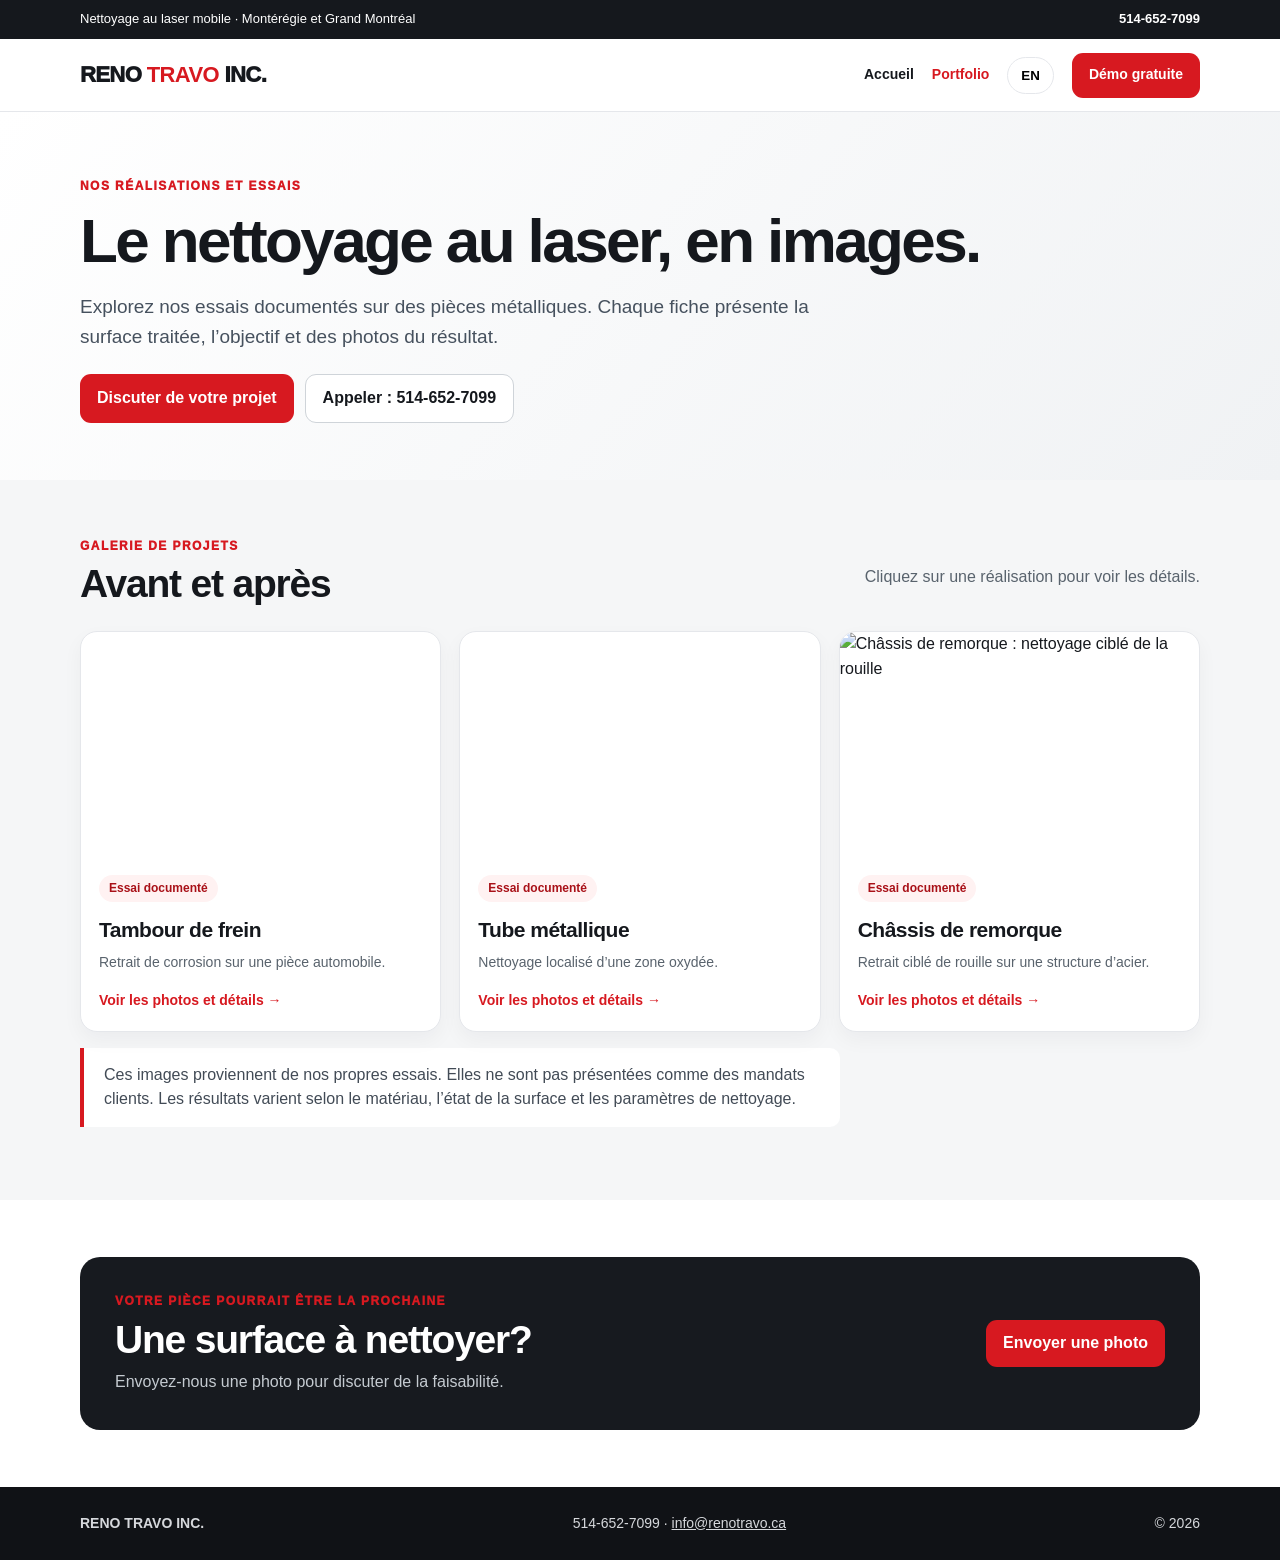
==== portfolio/index.html @ 8a3727eb "Create bilingual portfolio overview featuring documented laser cleaning tests" ====
<!doctype html><html lang="fr"><head><meta charset="utf-8"><meta name="viewport" content="width=device-width,initial-scale=1"><title>Portfolio | Nettoyage au laser | Réno Travo Inc.</title><meta name="description" content="Découvrez nos essais de nettoyage au laser : tambour de frein, tube métallique et châssis de remorque. Photos réelles avant/après."><link rel="canonical" href="https://renotravo.ca/portfolio/"><meta name="theme-color" content="#15181d"><link rel="stylesheet" href="../assets/portfolio.css"></head><body><div class="top"><div class="wrap"><span class="fr">Nettoyage au laser mobile · Montérégie et Grand Montréal</span><span class="en">Mobile laser cleaning · Montérégie and Greater Montréal</span><a href="tel:+15146527099">514-652-7099</a></div></div><header><nav class="wrap nav" aria-label="Navigation principale"><a class="brand" href="/">RENO <b>TRAVO</b> INC.</a><div class="navlinks"><a href="/" class="fr">Accueil</a><a href="/" class="en">Home</a><a href="/portfolio/" aria-current="page">Portfolio</a><button class="language" id="language" type="button" aria-label="Switch to English">EN</button><a class="btn red quote fr" href="/#demo">Démo gratuite</a><a class="btn red quote en" href="/#demo">Free demo</a></div></nav></header><main><section class="intro"><div class="wrap"><div class="eyebrow fr">Nos réalisations et essais</div><div class="eyebrow en">Our work and tests</div><h1 class="fr">Le nettoyage au laser, en images.</h1><h1 class="en">Laser cleaning, shown in real photos.</h1><p class="lead fr">Explorez nos essais documentés sur des pièces métalliques. Chaque fiche présente la surface traitée, l’objectif et des photos du résultat.</p><p class="lead en">Explore our documented tests on metal parts. Each project page shows the surface, the objective and photos of the result.</p><div class="actions"><a class="btn red fr" href="/#demo">Discuter de votre projet</a><a class="btn red en" href="/#demo">Discuss your project</a><a class="btn outline fr" href="tel:+15146527099">Appeler : 514-652-7099</a><a class="btn outline en" href="tel:+15146527099">Call: 514-652-7099</a></div></div></section><section class="section soft"><div class="wrap"><div class="section-heading"><div><div class="eyebrow fr">Galerie de projets</div><div class="eyebrow en">Project gallery</div><h2 class="fr">Avant et après</h2><h2 class="en">Before and after</h2></div><p class="muted fr">Cliquez sur une réalisation pour voir les détails.</p><p class="muted en">Select a project to see the details.</p></div><div class="cards"><a class="project" href="tambour-de-frein.html"><img src="../assets/brake-drum-hq.webp" alt="Tambour de frein : essai de retrait de rouille au laser" loading="lazy"><div class="copy"><span class="tag fr">Essai documenté</span><span class="tag en">Documented test</span><h3 class="fr">Tambour de frein</h3><h3 class="en">Brake drum</h3><p class="fr">Retrait de corrosion sur une pièce automobile.</p><p class="en">Corrosion removal from an automotive part.</p><span class="more fr">Voir les photos et détails →</span><span class="more en">See photos and details →</span></div></a><a class="project" href="tube-metallique.html"><img src="../assets/metal-tube-hq.webp" alt="Tube métallique : zone rouillée nettoyée au laser" loading="lazy"><div class="copy"><span class="tag fr">Essai documenté</span><span class="tag en">Documented test</span><h3 class="fr">Tube métallique</h3><h3 class="en">Metal tube</h3><p class="fr">Nettoyage localisé d’une zone oxydée.</p><p class="en">Localized cleaning of an oxidized area.</p><span class="more fr">Voir les photos et détails →</span><span class="more en">See photos and details →</span></div></a><a class="project" href="chassis-de-remorque.html"><img src="../assets/trailer-frame-site3.webp" alt="Châssis de remorque : nettoyage ciblé de la rouille" loading="lazy"><div class="copy"><span class="tag fr">Essai documenté</span><span class="tag en">Documented test</span><h3 class="fr">Châssis de remorque</h3><h3 class="en">Trailer frame</h3><p class="fr">Retrait ciblé de rouille sur une structure d’acier.</p><p class="en">Targeted rust removal on a steel frame.</p><span class="more fr">Voir les photos et détails →</span><span class="more en">See photos and details →</span></div></a></div><p class="notice fr">Ces images proviennent de nos propres essais. Elles ne sont pas présentées comme des mandats clients. Les résultats varient selon le matériau, l’état de la surface et les paramètres de nettoyage.</p><p class="notice en">These images come from our own tests, not customer projects. Results vary depending on the material, surface condition and cleaning settings.</p></div></section><section class="section"><div class="wrap"><div class="cta"><div><div class="eyebrow fr">Votre pièce pourrait être la prochaine</div><div class="eyebrow en">Your part could be next</div><h2 class="fr">Une surface à nettoyer?</h2><h2 class="en">Have a surface to clean?</h2><p class="fr">Envoyez-nous une photo pour discuter de la faisabilité.</p><p class="en">Send us a photo to discuss feasibility.</p></div><a class="btn red fr" href="mailto:info@renotravo.ca?subject=Demande%20de%20nettoyage%20au%20laser">Envoyer une photo</a><a class="btn red en" href="mailto:info@renotravo.ca?subject=Laser%20cleaning%20inquiry">Send a photo</a></div></div></section></main><footer><div class="wrap"><div><strong>RENO TRAVO INC.</strong></div><div>514-652-7099 · <a href="mailto:info@renotravo.ca">info@renotravo.ca</a></div><div>© <span id="year">2026</span></div></div></footer><script src="../assets/portfolio.js" defer></script></body></html>
---- assets/portfolio.css ----
:root{--ink:#15181d;--red:#d71920;--muted:#59636d;--line:#e5e7eb;--soft:#f5f6f7}*{box-sizing:border-box}html{scroll-behavior:smooth}body{margin:0;color:var(--ink);font:16px/1.55 Inter,-apple-system,BlinkMacSystemFont,'Segoe UI',sans-serif}a{color:inherit}.wrap{width:min(1120px,calc(100% - 36px));margin:auto}.top{background:var(--ink);color:#fff;font-size:13px}.top .wrap{min-height:39px;display:flex;justify-content:space-between;gap:12px;align-items:center}.top a{text-decoration:none;font-weight:800}header{position:sticky;top:0;background:#fffffff4;backdrop-filter:blur(10px);border-bottom:1px solid var(--line);z-index:10}.nav{min-height:72px;display:flex;align-items:center;justify-content:space-between;gap:18px}.brand{white-space:nowrap;text-decoration:none;font-weight:950;font-size:22px;letter-spacing:-.6px}.brand b{color:var(--red)}.navlinks{display:flex;align-items:center;gap:18px;font-size:14px;font-weight:800}.navlinks a{text-decoration:none}.navlinks a[aria-current=page]{color:var(--red)}.language{border:1px solid var(--line);background:#fff;border-radius:50px;padding:10px 13px;font-weight:900;cursor:pointer}.btn{display:inline-flex;align-items:center;justify-content:center;min-height:45px;padding:11px 17px;border-radius:11px;text-decoration:none;font-weight:850}.btn.red{background:var(--red);color:#fff}.btn.outline{border:1px solid #cfd4d9;background:#fff}.eyebrow{font-size:12px;text-transform:uppercase;letter-spacing:.12em;font-weight:950;color:var(--red)}.intro{background:linear-gradient(130deg,#fff 0%,#f0f2f4 100%);padding:65px 0 57px}h1{font-size:clamp(38px,6vw,62px);letter-spacing:-2.6px;line-height:1.06;margin:12px 0 18px;max-width:900px}h2{font-size:clamp(27px,4vw,39px);letter-spacing:-1.2px;line-height:1.1}p{max-width:760px}.lead{font-size:19px;color:#46515e}.actions{display:flex;gap:11px;flex-wrap:wrap;margin-top:23px}.section{padding:57px 0}.section.soft{background:var(--soft)}.section-heading{display:flex;align-items:end;justify-content:space-between;gap:20px;margin-bottom:26px}.section-heading h2{margin:7px 0 0}.muted{color:var(--muted)}.cards{display:grid;grid-template-columns:repeat(3,minmax(0,1fr));gap:18px}.project{display:flex;flex-direction:column;overflow:hidden;background:#fff;border:1px solid var(--line);border-radius:17px;box-shadow:0 8px 20px #1118270b;text-decoration:none;transition:transform .15s ease,box-shadow .15s ease}.project:hover{transform:translateY(-3px);box-shadow:0 12px 25px #11182716}.project img{display:block;aspect-ratio:16/10;object-fit:cover;width:100%}.project .copy{padding:18px;flex:1}.tag{display:inline-block;background:#fff2f2;color:#a91118;border-radius:50px;padding:4px 10px;font-size:12px;font-weight:900}.project h3{font-size:21px;letter-spacing:-.5px;margin:12px 0 6px}.project p{font-size:14px;color:var(--muted);margin:0 0 14px}.more{font-weight:900;color:var(--red);font-size:14px}.notice{border-left:4px solid var(--red);background:#fff;border-radius:0 10px 10px 0;padding:15px 20px;color:#424b56}.breadcrumb{font-size:14px;font-weight:800;margin-bottom:18px}.breadcrumb a{color:var(--red);text-decoration:none}.case{display:grid;grid-template-columns:1.35fr .65fr;align-items:start;gap:30px}.case img{display:block;width:100%;border-radius:17px;border:1px solid var(--line)}.detail{border:1px solid var(--line);border-radius:17px;padding:23px;background:#fff}.detail h2{font-size:25px;margin:0 0 12px}.detail p{color:var(--muted)}.detail dl{margin:20px 0}.detail dt{font-size:12px;text-transform:uppercase;color:var(--muted);letter-spacing:.07em;font-weight:900}.detail dd{margin:3px 0 17px;font-weight:750}.cta{background:#171a1f;color:#fff;border-radius:20px;padding:35px;display:flex;align-items:center;justify-content:space-between;gap:22px}.cta h2{margin:8px 0}.cta p{color:#c5cbd1;margin:0}.cta .btn{white-space:nowrap}footer{background:#101216;color:#d6d8dc;padding:26px 0;font-size:14px}footer .wrap{display:flex;justify-content:space-between;gap:18px;flex-wrap:wrap}.en{display:none}body.enmode .fr{display:none!important}body.enmode .en{display:revert}body.enmode span.en,body.enmode a.en{display:inline}body.enmode div.en{display:block}@media(max-width:850px){.cards{grid-template-columns:repeat(2,minmax(0,1fr))}.case{grid-template-columns:1fr}.navlinks{gap:10px}}@media(max-width:650px){.wrap{width:calc(100% - 26px)}.top{font-size:11px}.top .wrap{min-height:36px}.brand{font-size:19px}.nav{min-height:61px}.navlinks{gap:9px;font-size:13px}.navlinks .quote{display:none}.intro{padding:43px 0}.lead{font-size:17px}h1{font-size:39px;letter-spacing:-1.8px}.section{padding:43px 0}.section-heading{display:block}.cards{grid-template-columns:1fr}.cta{padding:24px;display:block}.cta .btn{margin-top:18px;width:100%}footer .wrap{display:block;text-align:center}footer .wrap>div{margin-bottom:5px}}
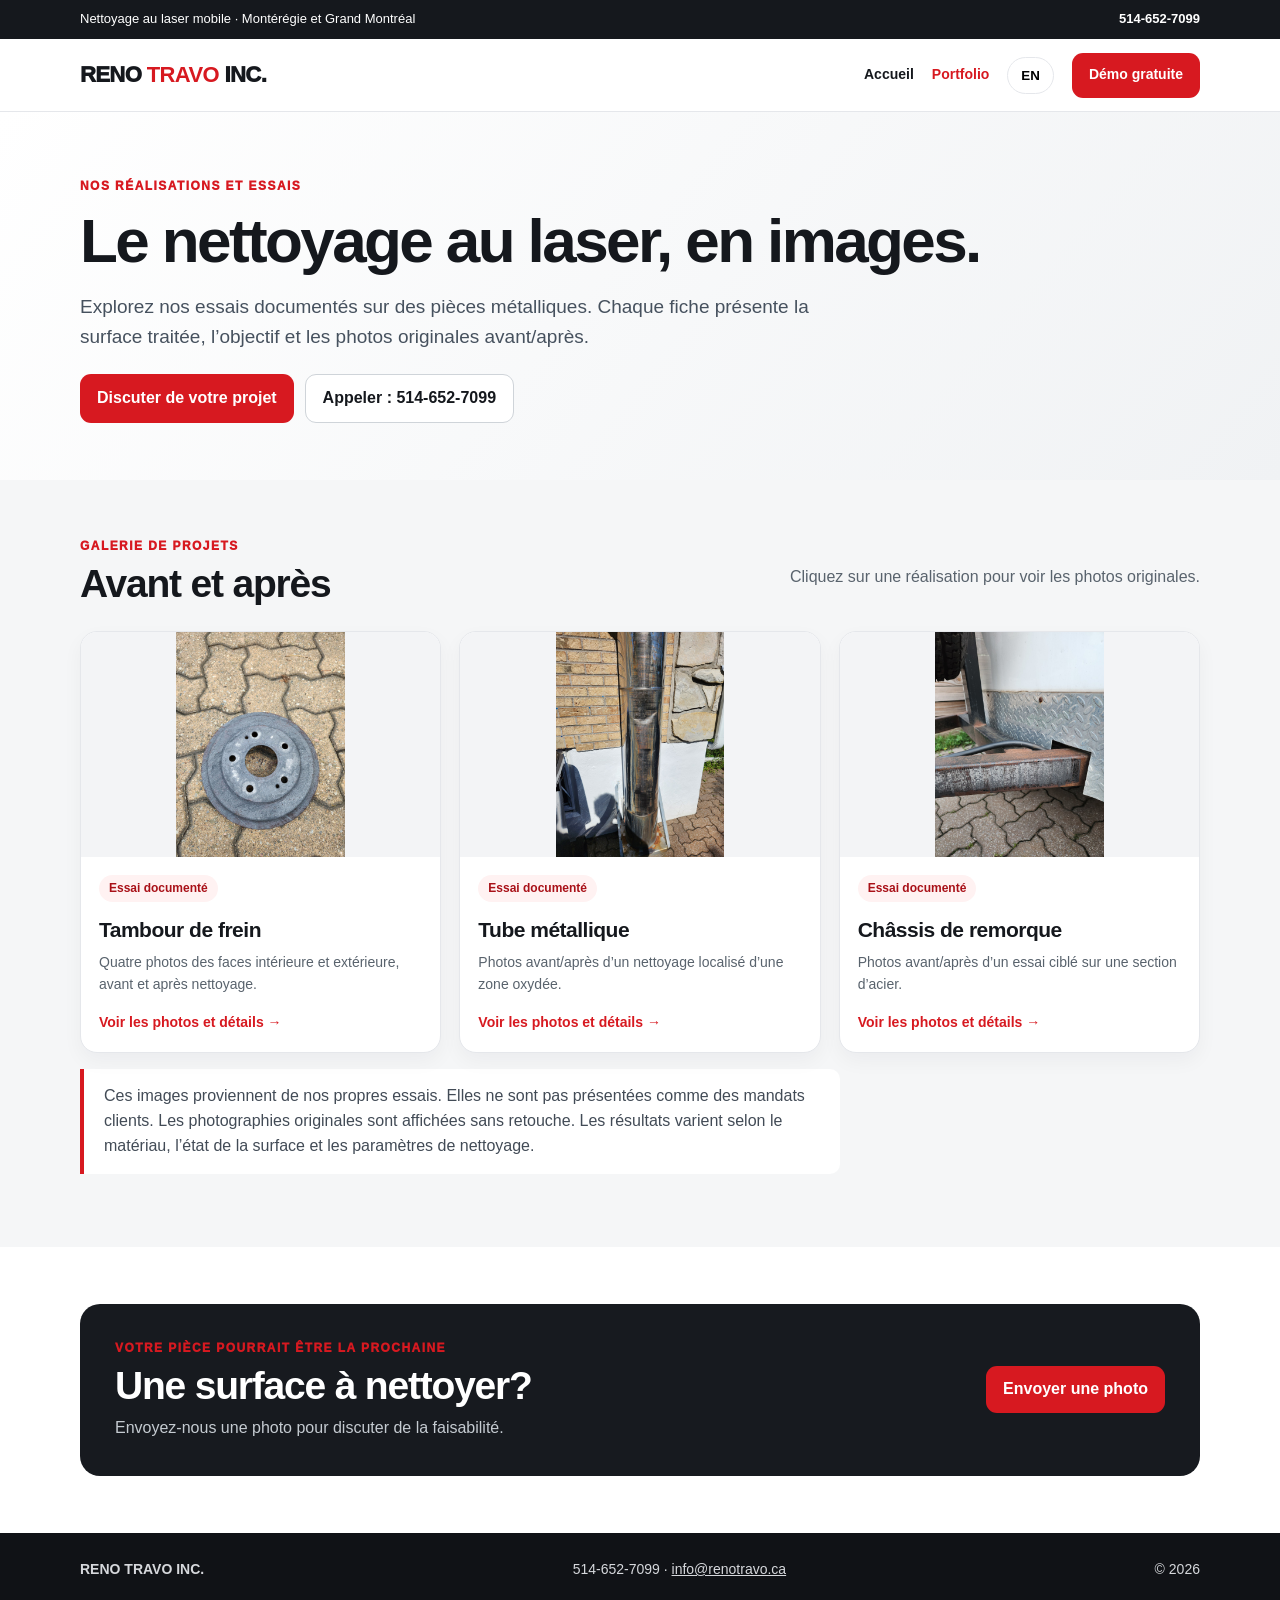
==== commit 070ed802: "Use original project photos as portfolio gallery covers" ====
--- a/portfolio/index.html
+++ b/portfolio/index.html
@@ -1 +1,10 @@
-<!doctype html><html lang="fr"><head><meta charset="utf-8"><meta name="viewport" content="width=device-width,initial-scale=1"><title>Portfolio | Nettoyage au laser | Réno Travo Inc.</title><meta name="description" content="Découvrez nos essais de nettoyage au laser : tambour de frein, tube métallique et châssis de remorque. Photos réelles avant/après."><link rel="canonical" href="https://renotravo.ca/portfolio/"><meta name="theme-color" content="#15181d"><link rel="stylesheet" href="../assets/portfolio.css"></head><body><div class="top"><div class="wrap"><span class="fr">Nettoyage au laser mobile · Montérégie et Grand Montréal</span><span class="en">Mobile laser cleaning · Montérégie and Greater Montréal</span><a href="tel:+15146527099">514-652-7099</a></div></div><header><nav class="wrap nav" aria-label="Navigation principale"><a class="brand" href="/">RENO <b>TRAVO</b> INC.</a><div class="navlinks"><a href="/" class="fr">Accueil</a><a href="/" class="en">Home</a><a href="/portfolio/" aria-current="page">Portfolio</a><button class="language" id="language" type="button" aria-label="Switch to English">EN</button><a class="btn red quote fr" href="/#demo">Démo gratuite</a><a class="btn red quote en" href="/#demo">Free demo</a></div></nav></header><main><section class="intro"><div class="wrap"><div class="eyebrow fr">Nos réalisations et essais</div><div class="eyebrow en">Our work and tests</div><h1 class="fr">Le nettoyage au laser, en images.</h1><h1 class="en">Laser cleaning, shown in real photos.</h1><p class="lead fr">Explorez nos essais documentés sur des pièces métalliques. Chaque fiche présente la surface traitée, l’objectif et des photos du résultat.</p><p class="lead en">Explore our documented tests on metal parts. Each project page shows the surface, the objective and photos of the result.</p><div class="actions"><a class="btn red fr" href="/#demo">Discuter de votre projet</a><a class="btn red en" href="/#demo">Discuss your project</a><a class="btn outline fr" href="tel:+15146527099">Appeler : 514-652-7099</a><a class="btn outline en" href="tel:+15146527099">Call: 514-652-7099</a></div></div></section><section class="section soft"><div class="wrap"><div class="section-heading"><div><div class="eyebrow fr">Galerie de projets</div><div class="eyebrow en">Project gallery</div><h2 class="fr">Avant et après</h2><h2 class="en">Before and after</h2></div><p class="muted fr">Cliquez sur une réalisation pour voir les détails.</p><p class="muted en">Select a project to see the details.</p></div><div class="cards"><a class="project" href="tambour-de-frein.html"><img src="../assets/brake-drum-hq.webp" alt="Tambour de frein : essai de retrait de rouille au laser" loading="lazy"><div class="copy"><span class="tag fr">Essai documenté</span><span class="tag en">Documented test</span><h3 class="fr">Tambour de frein</h3><h3 class="en">Brake drum</h3><p class="fr">Retrait de corrosion sur une pièce automobile.</p><p class="en">Corrosion removal from an automotive part.</p><span class="more fr">Voir les photos et détails →</span><span class="more en">See photos and details →</span></div></a><a class="project" href="tube-metallique.html"><img src="../assets/metal-tube-hq.webp" alt="Tube métallique : zone rouillée nettoyée au laser" loading="lazy"><div class="copy"><span class="tag fr">Essai documenté</span><span class="tag en">Documented test</span><h3 class="fr">Tube métallique</h3><h3 class="en">Metal tube</h3><p class="fr">Nettoyage localisé d’une zone oxydée.</p><p class="en">Localized cleaning of an oxidized area.</p><span class="more fr">Voir les photos et détails →</span><span class="more en">See photos and details →</span></div></a><a class="project" href="chassis-de-remorque.html"><img src="../assets/trailer-frame-site3.webp" alt="Châssis de remorque : nettoyage ciblé de la rouille" loading="lazy"><div class="copy"><span class="tag fr">Essai documenté</span><span class="tag en">Documented test</span><h3 class="fr">Châssis de remorque</h3><h3 class="en">Trailer frame</h3><p class="fr">Retrait ciblé de rouille sur une structure d’acier.</p><p class="en">Targeted rust removal on a steel frame.</p><span class="more fr">Voir les photos et détails →</span><span class="more en">See photos and details →</span></div></a></div><p class="notice fr">Ces images proviennent de nos propres essais. Elles ne sont pas présentées comme des mandats clients. Les résultats varient selon le matériau, l’état de la surface et les paramètres de nettoyage.</p><p class="notice en">These images come from our own tests, not customer projects. Results vary depending on the material, surface condition and cleaning settings.</p></div></section><section class="section"><div class="wrap"><div class="cta"><div><div class="eyebrow fr">Votre pièce pourrait être la prochaine</div><div class="eyebrow en">Your part could be next</div><h2 class="fr">Une surface à nettoyer?</h2><h2 class="en">Have a surface to clean?</h2><p class="fr">Envoyez-nous une photo pour discuter de la faisabilité.</p><p class="en">Send us a photo to discuss feasibility.</p></div><a class="btn red fr" href="mailto:info@renotravo.ca?subject=Demande%20de%20nettoyage%20au%20laser">Envoyer une photo</a><a class="btn red en" href="mailto:info@renotravo.ca?subject=Laser%20cleaning%20inquiry">Send a photo</a></div></div></section></main><footer><div class="wrap"><div><strong>RENO TRAVO INC.</strong></div><div>514-652-7099 · <a href="mailto:info@renotravo.ca">info@renotravo.ca</a></div><div>© <span id="year">2026</span></div></div></footer><script src="../assets/portfolio.js" defer></script></body></html>+<!doctype html>
+<html lang="fr"><head><meta charset="utf-8"><meta name="viewport" content="width=device-width,initial-scale=1"><title>Portfolio | Nettoyage au laser | Réno Travo Inc.</title><meta name="description" content="Découvrez nos essais de nettoyage au laser : tambour de frein, tube métallique et châssis de remorque. Photos originales avant/après."><link rel="canonical" href="https://renotravo.ca/portfolio/"><meta name="theme-color" content="#15181d"><link rel="stylesheet" href="../assets/portfolio.css"><link rel="stylesheet" href="../assets/portfolio-gallery.css"></head>
+<body><div class="top"><div class="wrap"><span class="fr">Nettoyage au laser mobile · Montérégie et Grand Montréal</span><span class="en">Mobile laser cleaning · Montérégie and Greater Montréal</span><a href="tel:+15146527099">514-652-7099</a></div></div><header><nav class="wrap nav" aria-label="Navigation principale"><a class="brand" href="/">RENO <b>TRAVO</b> INC.</a><div class="navlinks"><a href="/" class="fr">Accueil</a><a href="/" class="en">Home</a><a href="/portfolio/" aria-current="page">Portfolio</a><button class="language" id="language" type="button" aria-label="Switch to English">EN</button><a class="btn red quote fr" href="/#demo">Démo gratuite</a><a class="btn red quote en" href="/#demo">Free demo</a></div></nav></header>
+<main><section class="intro"><div class="wrap"><div class="eyebrow fr">Nos réalisations et essais</div><div class="eyebrow en">Our work and tests</div><h1 class="fr">Le nettoyage au laser, en images.</h1><h1 class="en">Laser cleaning, shown in real photos.</h1><p class="lead fr">Explorez nos essais documentés sur des pièces métalliques. Chaque fiche présente la surface traitée, l’objectif et les photos originales avant/après.</p><p class="lead en">Explore our documented tests on metal parts. Each page presents the surface, objective and original before-and-after photographs.</p><div class="actions"><a class="btn red fr" href="/#demo">Discuter de votre projet</a><a class="btn red en" href="/#demo">Discuss your project</a><a class="btn outline fr" href="tel:+15146527099">Appeler : 514-652-7099</a><a class="btn outline en" href="tel:+15146527099">Call: 514-652-7099</a></div></div></section>
+<section class="section soft"><div class="wrap"><div class="section-heading"><div><div class="eyebrow fr">Galerie de projets</div><div class="eyebrow en">Project gallery</div><h2 class="fr">Avant et après</h2><h2 class="en">Before and after</h2></div><p class="muted fr">Cliquez sur une réalisation pour voir les photos originales.</p><p class="muted en">Select a project to see the original photographs.</p></div><div class="cards">
+<a class="project" href="tambour-de-frein.html"><img src="../assets/portfolio/1000154621.jpg" alt="Tambour de frein après essai de retrait de rouille au laser" loading="lazy"><div class="copy"><span class="tag fr">Essai documenté</span><span class="tag en">Documented test</span><h3 class="fr">Tambour de frein</h3><h3 class="en">Brake drum</h3><p class="fr">Quatre photos des faces intérieure et extérieure, avant et après nettoyage.</p><p class="en">Four photos of the inner and outer faces, before and after cleaning.</p><span class="more fr">Voir les photos et détails →</span><span class="more en">See photos and details →</span></div></a>
+<a class="project" href="tube-metallique.html"><img src="../assets/portfolio/1000152220.jpg" alt="Tube métallique après essai de nettoyage au laser" loading="lazy"><div class="copy"><span class="tag fr">Essai documenté</span><span class="tag en">Documented test</span><h3 class="fr">Tube métallique</h3><h3 class="en">Metal tube</h3><p class="fr">Photos avant/après d’un nettoyage localisé d’une zone oxydée.</p><p class="en">Before-and-after photos of localized cleaning of an oxidized area.</p><span class="more fr">Voir les photos et détails →</span><span class="more en">See photos and details →</span></div></a>
+<a class="project" href="chassis-de-remorque.html"><img src="../assets/portfolio/1000153047.jpg" alt="Châssis de remorque après essai de nettoyage ciblé de la rouille" loading="lazy"><div class="copy"><span class="tag fr">Essai documenté</span><span class="tag en">Documented test</span><h3 class="fr">Châssis de remorque</h3><h3 class="en">Trailer frame</h3><p class="fr">Photos avant/après d’un essai ciblé sur une section d’acier.</p><p class="en">Before-and-after photos of a targeted test on a steel section.</p><span class="more fr">Voir les photos et détails →</span><span class="more en">See photos and details →</span></div></a>
+</div><p class="notice fr">Ces images proviennent de nos propres essais. Elles ne sont pas présentées comme des mandats clients. Les photographies originales sont affichées sans retouche. Les résultats varient selon le matériau, l’état de la surface et les paramètres de nettoyage.</p><p class="notice en">These images come from our own tests, not customer projects. The original photographs are displayed without retouching. Results vary depending on material, surface condition and cleaning settings.</p></div></section>
+<section class="section"><div class="wrap"><div class="cta"><div><div class="eyebrow fr">Votre pièce pourrait être la prochaine</div><div class="eyebrow en">Your part could be next</div><h2 class="fr">Une surface à nettoyer?</h2><h2 class="en">Have a surface to clean?</h2><p class="fr">Envoyez-nous une photo pour discuter de la faisabilité.</p><p class="en">Send us a photo to discuss feasibility.</p></div><a class="btn red fr" href="mailto:info@renotravo.ca?subject=Demande%20de%20nettoyage%20au%20laser">Envoyer une photo</a><a class="btn red en" href="mailto:info@renotravo.ca?subject=Laser%20cleaning%20inquiry">Send a photo</a></div></div></section></main><footer><div class="wrap"><div><strong>RENO TRAVO INC.</strong></div><div>514-652-7099 · <a href="mailto:info@renotravo.ca">info@renotravo.ca</a></div><div>© <span id="year">2026</span></div></div></footer><script src="../assets/portfolio.js" defer></script></body></html>
--- a/assets/portfolio-gallery.css
+++ b/assets/portfolio-gallery.css
@@ -0,0 +1,9 @@
+/* Layout only: the original JPEG files are referenced unchanged. */
+.project img{object-fit:contain;background:#f3f4f6}
+.gallery-grid{display:grid;grid-template-columns:repeat(2,minmax(0,1fr));gap:16px;align-items:start}
+.gallery-item{margin:0;min-width:0;border:1px solid var(--line);border-radius:14px;overflow:hidden;background:#f5f6f7}
+.gallery-item a{display:block;line-height:0}
+.gallery-item img{display:block;width:100%;height:auto;object-fit:contain}
+.gallery-item figcaption{padding:12px 14px;line-height:1.4;background:#fff;font-weight:850;font-size:14px}
+.gallery-hint{font-size:14px;color:var(--muted);margin-top:13px}
+@media(max-width:650px){.gallery-grid{grid-template-columns:1fr}}
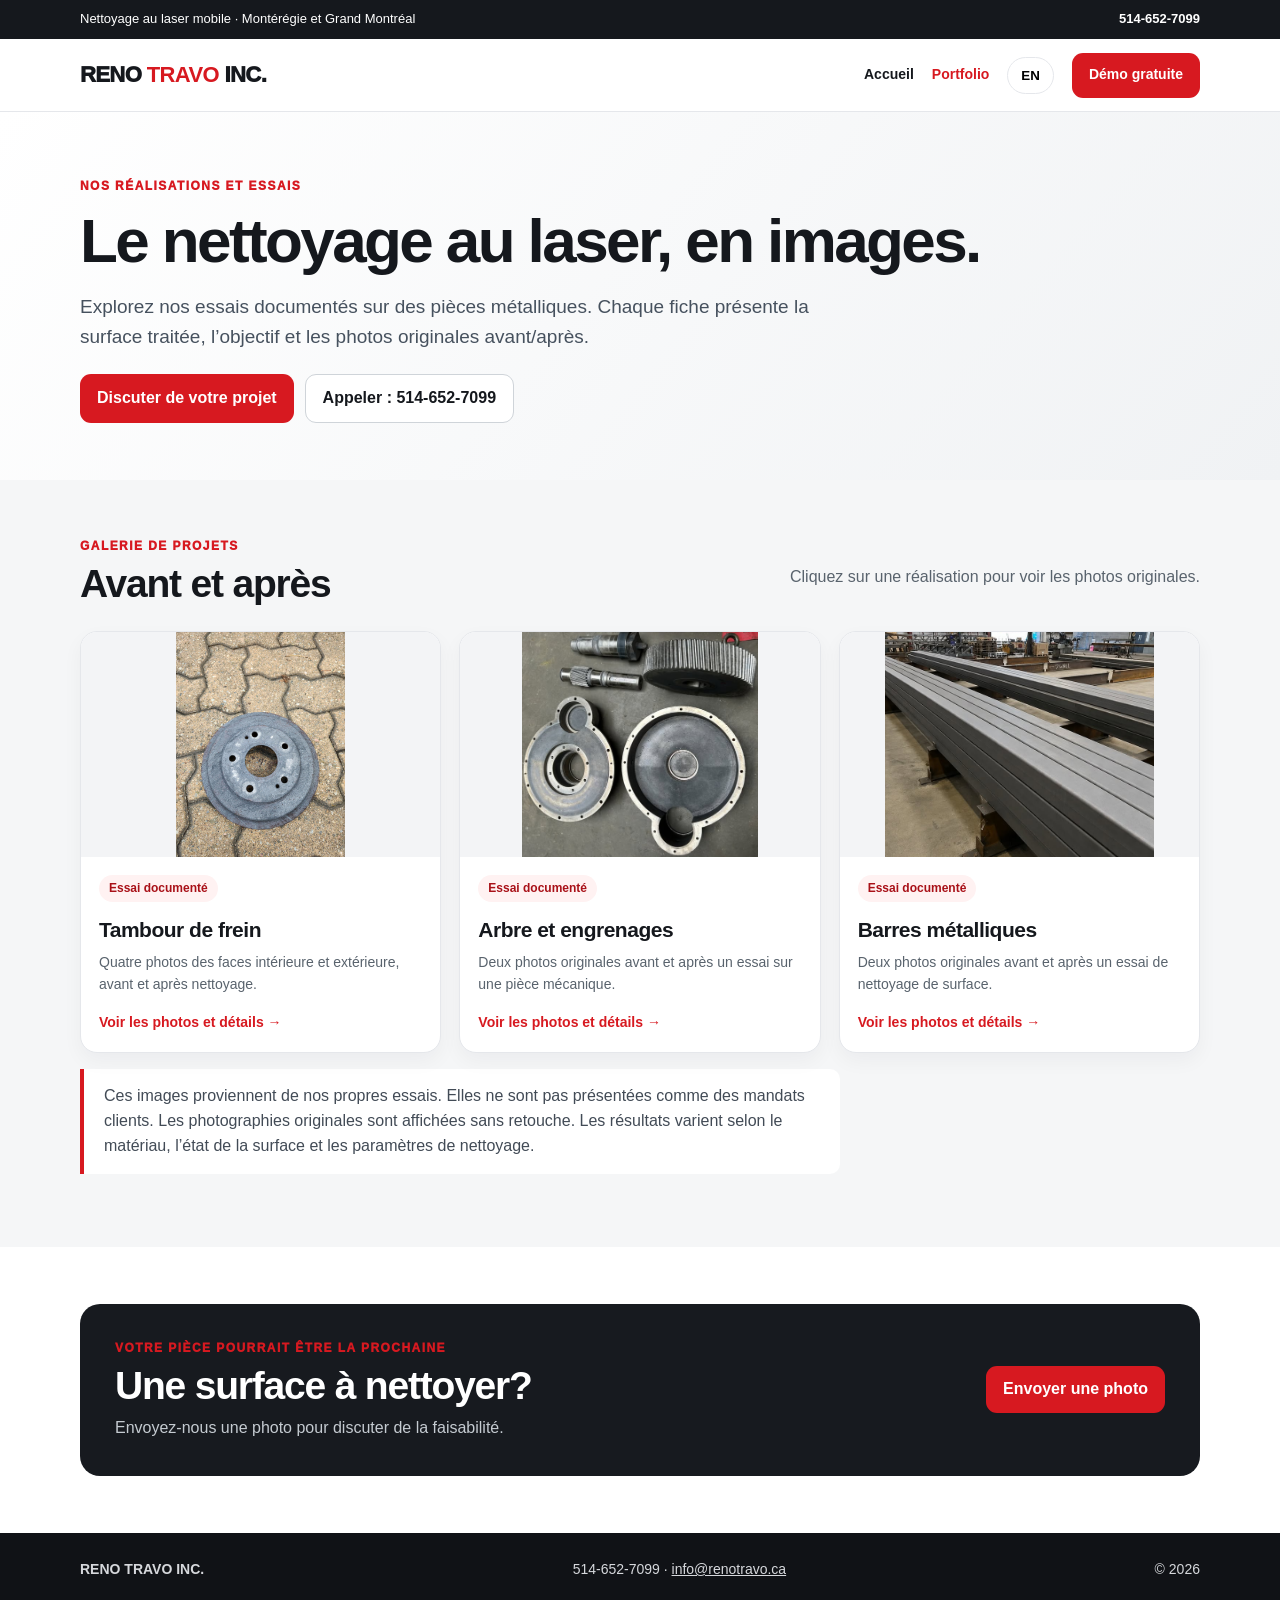
==== commit 247d56f3: "Replace metal tube and trailer portfolio listings with shaft gears and metal bars tests" ====
--- a/portfolio/index.html
+++ b/portfolio/index.html
@@ -1,10 +1,10 @@
 <!doctype html>
-<html lang="fr"><head><meta charset="utf-8"><meta name="viewport" content="width=device-width,initial-scale=1"><title>Portfolio | Nettoyage au laser | Réno Travo Inc.</title><meta name="description" content="Découvrez nos essais de nettoyage au laser : tambour de frein, tube métallique et châssis de remorque. Photos originales avant/après."><link rel="canonical" href="https://renotravo.ca/portfolio/"><meta name="theme-color" content="#15181d"><link rel="stylesheet" href="../assets/portfolio.css"><link rel="stylesheet" href="../assets/portfolio-gallery.css"></head>
+<html lang="fr"><head><meta charset="utf-8"><meta name="viewport" content="width=device-width,initial-scale=1"><title>Portfolio | Nettoyage au laser | Réno Travo Inc.</title><meta name="description" content="Découvrez nos essais de nettoyage au laser : tambour de frein, arbre et engrenages, barres métalliques. Photos originales avant/après."><link rel="canonical" href="https://renotravo.ca/portfolio/"><meta name="theme-color" content="#15181d"><link rel="stylesheet" href="../assets/portfolio.css"><link rel="stylesheet" href="../assets/portfolio-gallery.css"></head>
 <body><div class="top"><div class="wrap"><span class="fr">Nettoyage au laser mobile · Montérégie et Grand Montréal</span><span class="en">Mobile laser cleaning · Montérégie and Greater Montréal</span><a href="tel:+15146527099">514-652-7099</a></div></div><header><nav class="wrap nav" aria-label="Navigation principale"><a class="brand" href="/">RENO <b>TRAVO</b> INC.</a><div class="navlinks"><a href="/" class="fr">Accueil</a><a href="/" class="en">Home</a><a href="/portfolio/" aria-current="page">Portfolio</a><button class="language" id="language" type="button" aria-label="Switch to English">EN</button><a class="btn red quote fr" href="/#demo">Démo gratuite</a><a class="btn red quote en" href="/#demo">Free demo</a></div></nav></header>
 <main><section class="intro"><div class="wrap"><div class="eyebrow fr">Nos réalisations et essais</div><div class="eyebrow en">Our work and tests</div><h1 class="fr">Le nettoyage au laser, en images.</h1><h1 class="en">Laser cleaning, shown in real photos.</h1><p class="lead fr">Explorez nos essais documentés sur des pièces métalliques. Chaque fiche présente la surface traitée, l’objectif et les photos originales avant/après.</p><p class="lead en">Explore our documented tests on metal parts. Each page presents the surface, objective and original before-and-after photographs.</p><div class="actions"><a class="btn red fr" href="/#demo">Discuter de votre projet</a><a class="btn red en" href="/#demo">Discuss your project</a><a class="btn outline fr" href="tel:+15146527099">Appeler : 514-652-7099</a><a class="btn outline en" href="tel:+15146527099">Call: 514-652-7099</a></div></div></section>
 <section class="section soft"><div class="wrap"><div class="section-heading"><div><div class="eyebrow fr">Galerie de projets</div><div class="eyebrow en">Project gallery</div><h2 class="fr">Avant et après</h2><h2 class="en">Before and after</h2></div><p class="muted fr">Cliquez sur une réalisation pour voir les photos originales.</p><p class="muted en">Select a project to see the original photographs.</p></div><div class="cards">
 <a class="project" href="tambour-de-frein.html"><img src="../assets/portfolio/1000154621.jpg" alt="Tambour de frein après essai de retrait de rouille au laser" loading="lazy"><div class="copy"><span class="tag fr">Essai documenté</span><span class="tag en">Documented test</span><h3 class="fr">Tambour de frein</h3><h3 class="en">Brake drum</h3><p class="fr">Quatre photos des faces intérieure et extérieure, avant et après nettoyage.</p><p class="en">Four photos of the inner and outer faces, before and after cleaning.</p><span class="more fr">Voir les photos et détails →</span><span class="more en">See photos and details →</span></div></a>
-<a class="project" href="tube-metallique.html"><img src="../assets/portfolio/1000152220.jpg" alt="Tube métallique après essai de nettoyage au laser" loading="lazy"><div class="copy"><span class="tag fr">Essai documenté</span><span class="tag en">Documented test</span><h3 class="fr">Tube métallique</h3><h3 class="en">Metal tube</h3><p class="fr">Photos avant/après d’un nettoyage localisé d’une zone oxydée.</p><p class="en">Before-and-after photos of localized cleaning of an oxidized area.</p><span class="more fr">Voir les photos et détails →</span><span class="more en">See photos and details →</span></div></a>
-<a class="project" href="chassis-de-remorque.html"><img src="../assets/portfolio/1000153047.jpg" alt="Châssis de remorque après essai de nettoyage ciblé de la rouille" loading="lazy"><div class="copy"><span class="tag fr">Essai documenté</span><span class="tag en">Documented test</span><h3 class="fr">Châssis de remorque</h3><h3 class="en">Trailer frame</h3><p class="fr">Photos avant/après d’un essai ciblé sur une section d’acier.</p><p class="en">Before-and-after photos of a targeted test on a steel section.</p><span class="more fr">Voir les photos et détails →</span><span class="more en">See photos and details →</span></div></a>
+<a class="project" href="arbre-engrenages.html"><img src="../assets/shaft%20gears%20after.png" alt="Arbre et engrenages après essai de nettoyage au laser" loading="lazy"><div class="copy"><span class="tag fr">Essai documenté</span><span class="tag en">Documented test</span><h3 class="fr">Arbre et engrenages</h3><h3 class="en">Shaft and gears</h3><p class="fr">Deux photos originales avant et après un essai sur une pièce mécanique.</p><p class="en">Two original before-and-after photos from a test on a mechanical part.</p><span class="more fr">Voir les photos et détails →</span><span class="more en">See photos and details →</span></div></a>
+<a class="project" href="barres-metalliques.html"><img src="../assets/metal%20bars%20after.png" alt="Barres métalliques après essai de nettoyage au laser" loading="lazy"><div class="copy"><span class="tag fr">Essai documenté</span><span class="tag en">Documented test</span><h3 class="fr">Barres métalliques</h3><h3 class="en">Metal bars</h3><p class="fr">Deux photos originales avant et après un essai de nettoyage de surface.</p><p class="en">Two original before-and-after photos from a surface-cleaning test.</p><span class="more fr">Voir les photos et détails →</span><span class="more en">See photos and details →</span></div></a>
 </div><p class="notice fr">Ces images proviennent de nos propres essais. Elles ne sont pas présentées comme des mandats clients. Les photographies originales sont affichées sans retouche. Les résultats varient selon le matériau, l’état de la surface et les paramètres de nettoyage.</p><p class="notice en">These images come from our own tests, not customer projects. The original photographs are displayed without retouching. Results vary depending on material, surface condition and cleaning settings.</p></div></section>
 <section class="section"><div class="wrap"><div class="cta"><div><div class="eyebrow fr">Votre pièce pourrait être la prochaine</div><div class="eyebrow en">Your part could be next</div><h2 class="fr">Une surface à nettoyer?</h2><h2 class="en">Have a surface to clean?</h2><p class="fr">Envoyez-nous une photo pour discuter de la faisabilité.</p><p class="en">Send us a photo to discuss feasibility.</p></div><a class="btn red fr" href="mailto:info@renotravo.ca?subject=Demande%20de%20nettoyage%20au%20laser">Envoyer une photo</a><a class="btn red en" href="mailto:info@renotravo.ca?subject=Laser%20cleaning%20inquiry">Send a photo</a></div></div></section></main><footer><div class="wrap"><div><strong>RENO TRAVO INC.</strong></div><div>514-652-7099 · <a href="mailto:info@renotravo.ca">info@renotravo.ca</a></div><div>© <span id="year">2026</span></div></div></footer><script src="../assets/portfolio.js" defer></script></body></html>
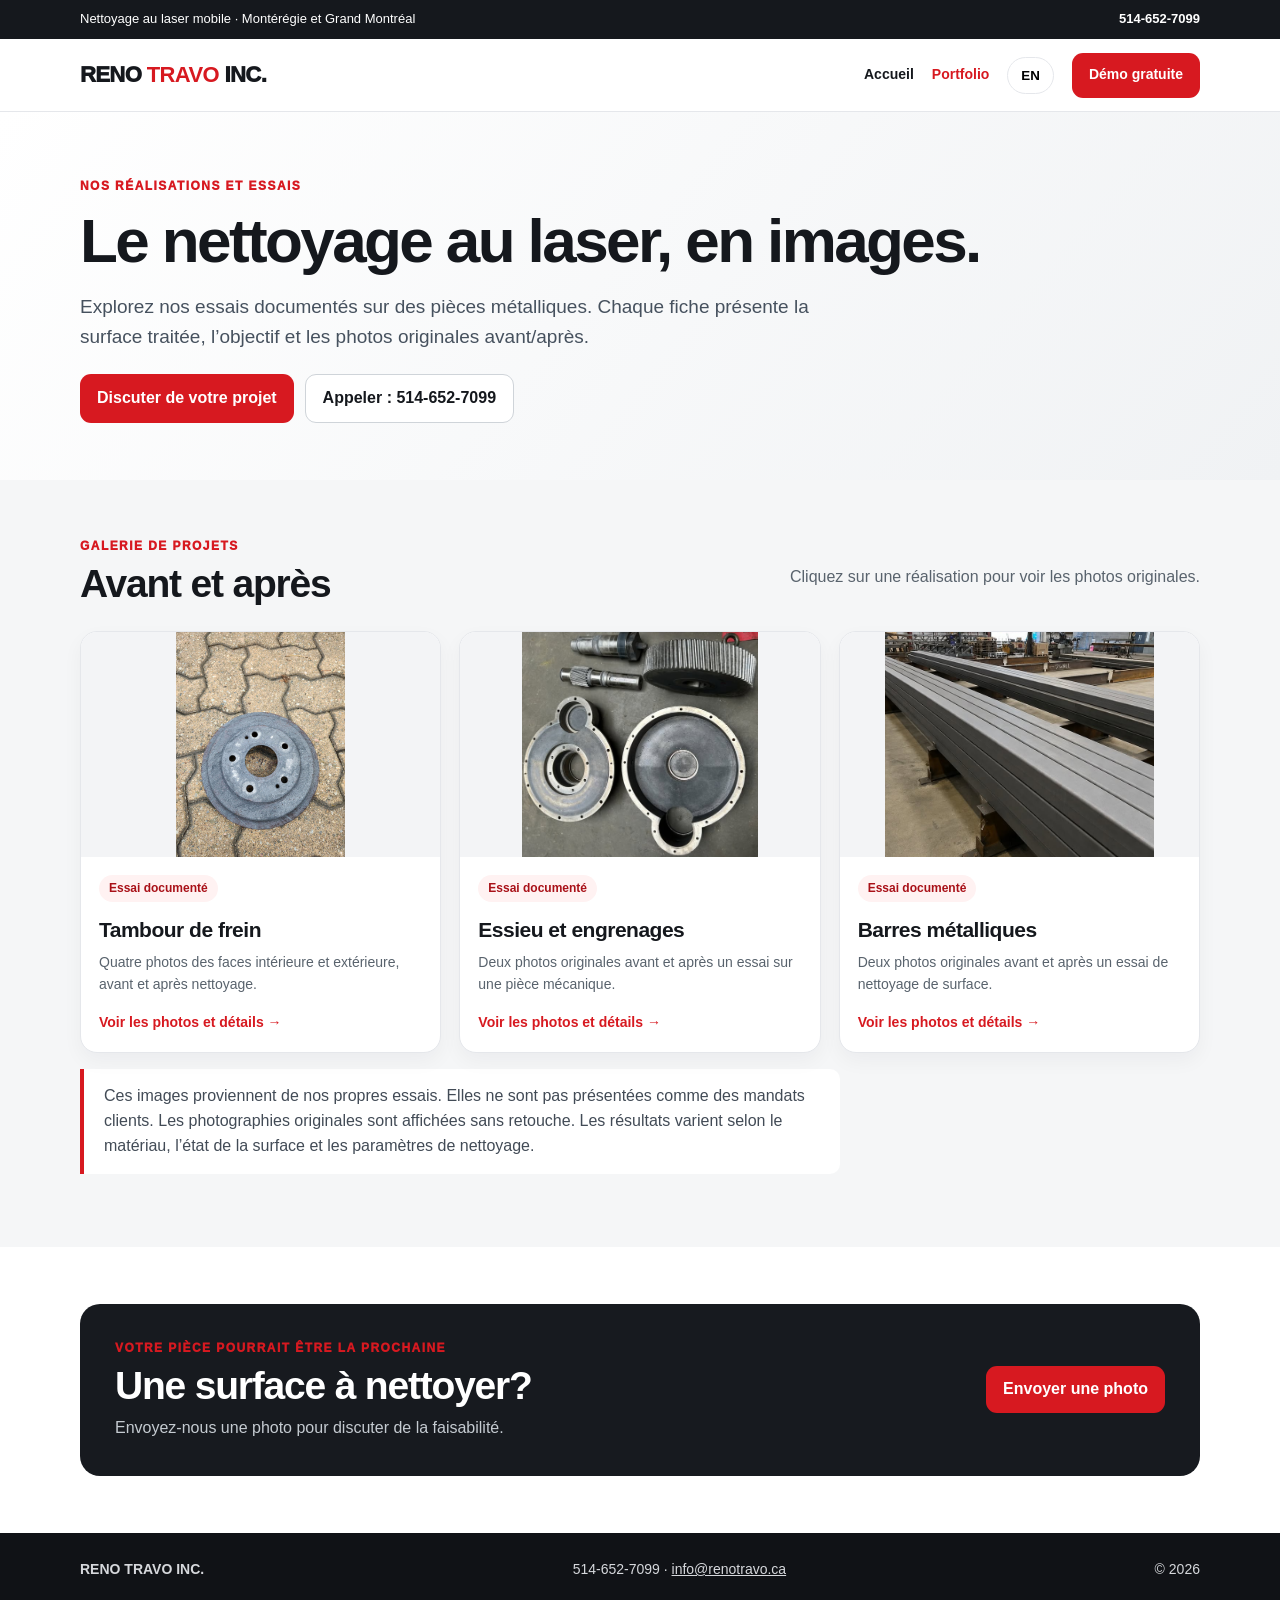
==== commit ee0300b6: "Correct French shaft terminology to essieu in portfolio listing" ====
--- a/portfolio/index.html
+++ b/portfolio/index.html
@@ -1,10 +1,10 @@
 <!doctype html>
-<html lang="fr"><head><meta charset="utf-8"><meta name="viewport" content="width=device-width,initial-scale=1"><title>Portfolio | Nettoyage au laser | Réno Travo Inc.</title><meta name="description" content="Découvrez nos essais de nettoyage au laser : tambour de frein, arbre et engrenages, barres métalliques. Photos originales avant/après."><link rel="canonical" href="https://renotravo.ca/portfolio/"><meta name="theme-color" content="#15181d"><link rel="stylesheet" href="../assets/portfolio.css"><link rel="stylesheet" href="../assets/portfolio-gallery.css"></head>
+<html lang="fr"><head><meta charset="utf-8"><meta name="viewport" content="width=device-width,initial-scale=1"><title>Portfolio | Nettoyage au laser | Réno Travo Inc.</title><meta name="description" content="Découvrez nos essais de nettoyage au laser : tambour de frein, essieu et engrenages, barres métalliques. Photos originales avant/après."><link rel="canonical" href="https://renotravo.ca/portfolio/"><meta name="theme-color" content="#15181d"><link rel="stylesheet" href="../assets/portfolio.css"><link rel="stylesheet" href="../assets/portfolio-gallery.css"></head>
 <body><div class="top"><div class="wrap"><span class="fr">Nettoyage au laser mobile · Montérégie et Grand Montréal</span><span class="en">Mobile laser cleaning · Montérégie and Greater Montréal</span><a href="tel:+15146527099">514-652-7099</a></div></div><header><nav class="wrap nav" aria-label="Navigation principale"><a class="brand" href="/">RENO <b>TRAVO</b> INC.</a><div class="navlinks"><a href="/" class="fr">Accueil</a><a href="/" class="en">Home</a><a href="/portfolio/" aria-current="page">Portfolio</a><button class="language" id="language" type="button" aria-label="Switch to English">EN</button><a class="btn red quote fr" href="/#demo">Démo gratuite</a><a class="btn red quote en" href="/#demo">Free demo</a></div></nav></header>
 <main><section class="intro"><div class="wrap"><div class="eyebrow fr">Nos réalisations et essais</div><div class="eyebrow en">Our work and tests</div><h1 class="fr">Le nettoyage au laser, en images.</h1><h1 class="en">Laser cleaning, shown in real photos.</h1><p class="lead fr">Explorez nos essais documentés sur des pièces métalliques. Chaque fiche présente la surface traitée, l’objectif et les photos originales avant/après.</p><p class="lead en">Explore our documented tests on metal parts. Each page presents the surface, objective and original before-and-after photographs.</p><div class="actions"><a class="btn red fr" href="/#demo">Discuter de votre projet</a><a class="btn red en" href="/#demo">Discuss your project</a><a class="btn outline fr" href="tel:+15146527099">Appeler : 514-652-7099</a><a class="btn outline en" href="tel:+15146527099">Call: 514-652-7099</a></div></div></section>
 <section class="section soft"><div class="wrap"><div class="section-heading"><div><div class="eyebrow fr">Galerie de projets</div><div class="eyebrow en">Project gallery</div><h2 class="fr">Avant et après</h2><h2 class="en">Before and after</h2></div><p class="muted fr">Cliquez sur une réalisation pour voir les photos originales.</p><p class="muted en">Select a project to see the original photographs.</p></div><div class="cards">
 <a class="project" href="tambour-de-frein.html"><img src="../assets/portfolio/1000154621.jpg" alt="Tambour de frein après essai de retrait de rouille au laser" loading="lazy"><div class="copy"><span class="tag fr">Essai documenté</span><span class="tag en">Documented test</span><h3 class="fr">Tambour de frein</h3><h3 class="en">Brake drum</h3><p class="fr">Quatre photos des faces intérieure et extérieure, avant et après nettoyage.</p><p class="en">Four photos of the inner and outer faces, before and after cleaning.</p><span class="more fr">Voir les photos et détails →</span><span class="more en">See photos and details →</span></div></a>
-<a class="project" href="arbre-engrenages.html"><img src="../assets/shaft%20gears%20after.png" alt="Arbre et engrenages après essai de nettoyage au laser" loading="lazy"><div class="copy"><span class="tag fr">Essai documenté</span><span class="tag en">Documented test</span><h3 class="fr">Arbre et engrenages</h3><h3 class="en">Shaft and gears</h3><p class="fr">Deux photos originales avant et après un essai sur une pièce mécanique.</p><p class="en">Two original before-and-after photos from a test on a mechanical part.</p><span class="more fr">Voir les photos et détails →</span><span class="more en">See photos and details →</span></div></a>
+<a class="project" href="arbre-engrenages.html"><img src="../assets/shaft%20gears%20after.png" alt="Essieu et engrenages après essai de nettoyage au laser" loading="lazy"><div class="copy"><span class="tag fr">Essai documenté</span><span class="tag en">Documented test</span><h3 class="fr">Essieu et engrenages</h3><h3 class="en">Shaft and gears</h3><p class="fr">Deux photos originales avant et après un essai sur une pièce mécanique.</p><p class="en">Two original before-and-after photos from a test on a mechanical part.</p><span class="more fr">Voir les photos et détails →</span><span class="more en">See photos and details →</span></div></a>
 <a class="project" href="barres-metalliques.html"><img src="../assets/metal%20bars%20after.png" alt="Barres métalliques après essai de nettoyage au laser" loading="lazy"><div class="copy"><span class="tag fr">Essai documenté</span><span class="tag en">Documented test</span><h3 class="fr">Barres métalliques</h3><h3 class="en">Metal bars</h3><p class="fr">Deux photos originales avant et après un essai de nettoyage de surface.</p><p class="en">Two original before-and-after photos from a surface-cleaning test.</p><span class="more fr">Voir les photos et détails →</span><span class="more en">See photos and details →</span></div></a>
 </div><p class="notice fr">Ces images proviennent de nos propres essais. Elles ne sont pas présentées comme des mandats clients. Les photographies originales sont affichées sans retouche. Les résultats varient selon le matériau, l’état de la surface et les paramètres de nettoyage.</p><p class="notice en">These images come from our own tests, not customer projects. The original photographs are displayed without retouching. Results vary depending on material, surface condition and cleaning settings.</p></div></section>
 <section class="section"><div class="wrap"><div class="cta"><div><div class="eyebrow fr">Votre pièce pourrait être la prochaine</div><div class="eyebrow en">Your part could be next</div><h2 class="fr">Une surface à nettoyer?</h2><h2 class="en">Have a surface to clean?</h2><p class="fr">Envoyez-nous une photo pour discuter de la faisabilité.</p><p class="en">Send us a photo to discuss feasibility.</p></div><a class="btn red fr" href="mailto:info@renotravo.ca?subject=Demande%20de%20nettoyage%20au%20laser">Envoyer une photo</a><a class="btn red en" href="mailto:info@renotravo.ca?subject=Laser%20cleaning%20inquiry">Send a photo</a></div></div></section></main><footer><div class="wrap"><div><strong>RENO TRAVO INC.</strong></div><div>514-652-7099 · <a href="mailto:info@renotravo.ca">info@renotravo.ca</a></div><div>© <span id="year">2026</span></div></div></footer><script src="../assets/portfolio.js" defer></script></body></html>
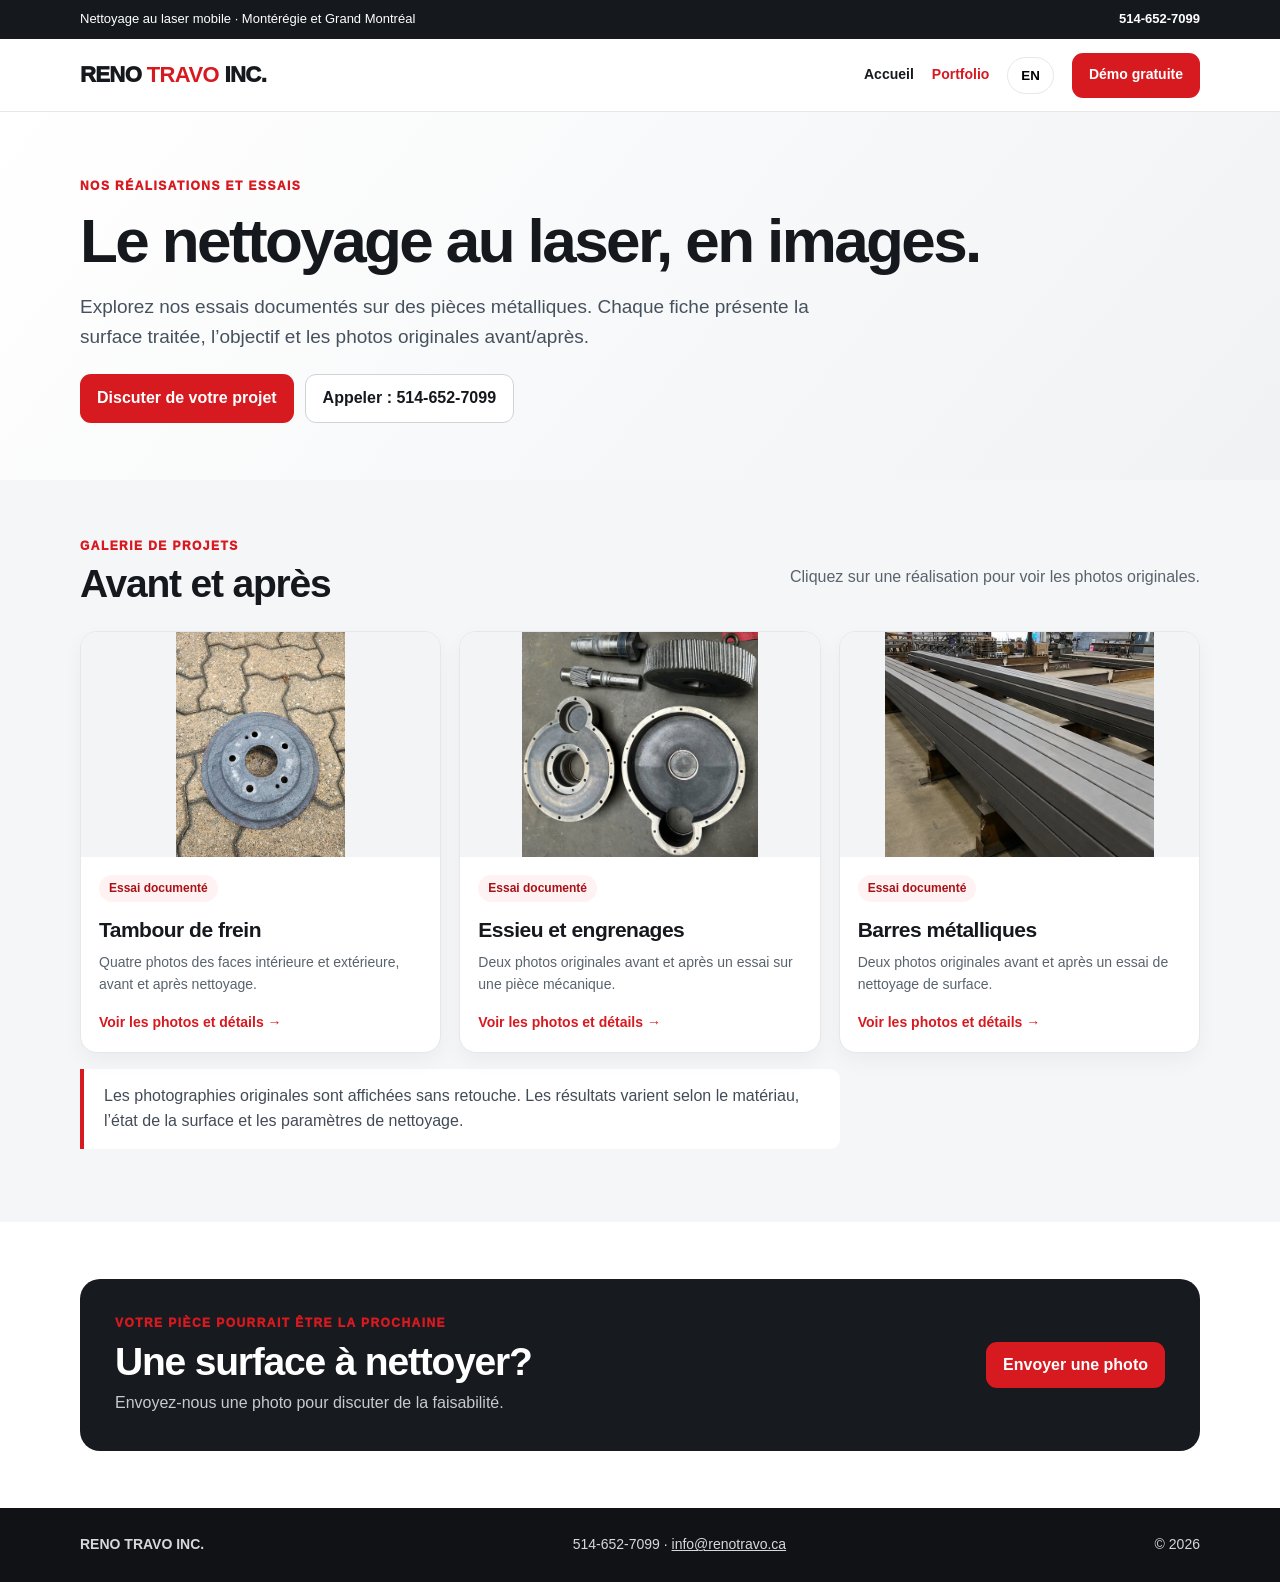
==== commit 7f8182fc: "Remove customer-project disclaimer from portfolio gallery" ====
--- a/portfolio/index.html
+++ b/portfolio/index.html
@@ -6,5 +6,5 @@
 <a class="project" href="tambour-de-frein.html"><img src="../assets/portfolio/1000154621.jpg" alt="Tambour de frein après essai de retrait de rouille au laser" loading="lazy"><div class="copy"><span class="tag fr">Essai documenté</span><span class="tag en">Documented test</span><h3 class="fr">Tambour de frein</h3><h3 class="en">Brake drum</h3><p class="fr">Quatre photos des faces intérieure et extérieure, avant et après nettoyage.</p><p class="en">Four photos of the inner and outer faces, before and after cleaning.</p><span class="more fr">Voir les photos et détails →</span><span class="more en">See photos and details →</span></div></a>
 <a class="project" href="arbre-engrenages.html"><img src="../assets/shaft%20gears%20after.png" alt="Essieu et engrenages après essai de nettoyage au laser" loading="lazy"><div class="copy"><span class="tag fr">Essai documenté</span><span class="tag en">Documented test</span><h3 class="fr">Essieu et engrenages</h3><h3 class="en">Shaft and gears</h3><p class="fr">Deux photos originales avant et après un essai sur une pièce mécanique.</p><p class="en">Two original before-and-after photos from a test on a mechanical part.</p><span class="more fr">Voir les photos et détails →</span><span class="more en">See photos and details →</span></div></a>
 <a class="project" href="barres-metalliques.html"><img src="../assets/metal%20bars%20after.png" alt="Barres métalliques après essai de nettoyage au laser" loading="lazy"><div class="copy"><span class="tag fr">Essai documenté</span><span class="tag en">Documented test</span><h3 class="fr">Barres métalliques</h3><h3 class="en">Metal bars</h3><p class="fr">Deux photos originales avant et après un essai de nettoyage de surface.</p><p class="en">Two original before-and-after photos from a surface-cleaning test.</p><span class="more fr">Voir les photos et détails →</span><span class="more en">See photos and details →</span></div></a>
-</div><p class="notice fr">Ces images proviennent de nos propres essais. Elles ne sont pas présentées comme des mandats clients. Les photographies originales sont affichées sans retouche. Les résultats varient selon le matériau, l’état de la surface et les paramètres de nettoyage.</p><p class="notice en">These images come from our own tests, not customer projects. The original photographs are displayed without retouching. Results vary depending on material, surface condition and cleaning settings.</p></div></section>
+</div><p class="notice fr">Les photographies originales sont affichées sans retouche. Les résultats varient selon le matériau, l’état de la surface et les paramètres de nettoyage.</p><p class="notice en">The original photographs are displayed without retouching. Results vary depending on material, surface condition and cleaning settings.</p></div></section>
 <section class="section"><div class="wrap"><div class="cta"><div><div class="eyebrow fr">Votre pièce pourrait être la prochaine</div><div class="eyebrow en">Your part could be next</div><h2 class="fr">Une surface à nettoyer?</h2><h2 class="en">Have a surface to clean?</h2><p class="fr">Envoyez-nous une photo pour discuter de la faisabilité.</p><p class="en">Send us a photo to discuss feasibility.</p></div><a class="btn red fr" href="mailto:info@renotravo.ca?subject=Demande%20de%20nettoyage%20au%20laser">Envoyer une photo</a><a class="btn red en" href="mailto:info@renotravo.ca?subject=Laser%20cleaning%20inquiry">Send a photo</a></div></div></section></main><footer><div class="wrap"><div><strong>RENO TRAVO INC.</strong></div><div>514-652-7099 · <a href="mailto:info@renotravo.ca">info@renotravo.ca</a></div><div>© <span id="year">2026</span></div></div></footer><script src="../assets/portfolio.js" defer></script></body></html>
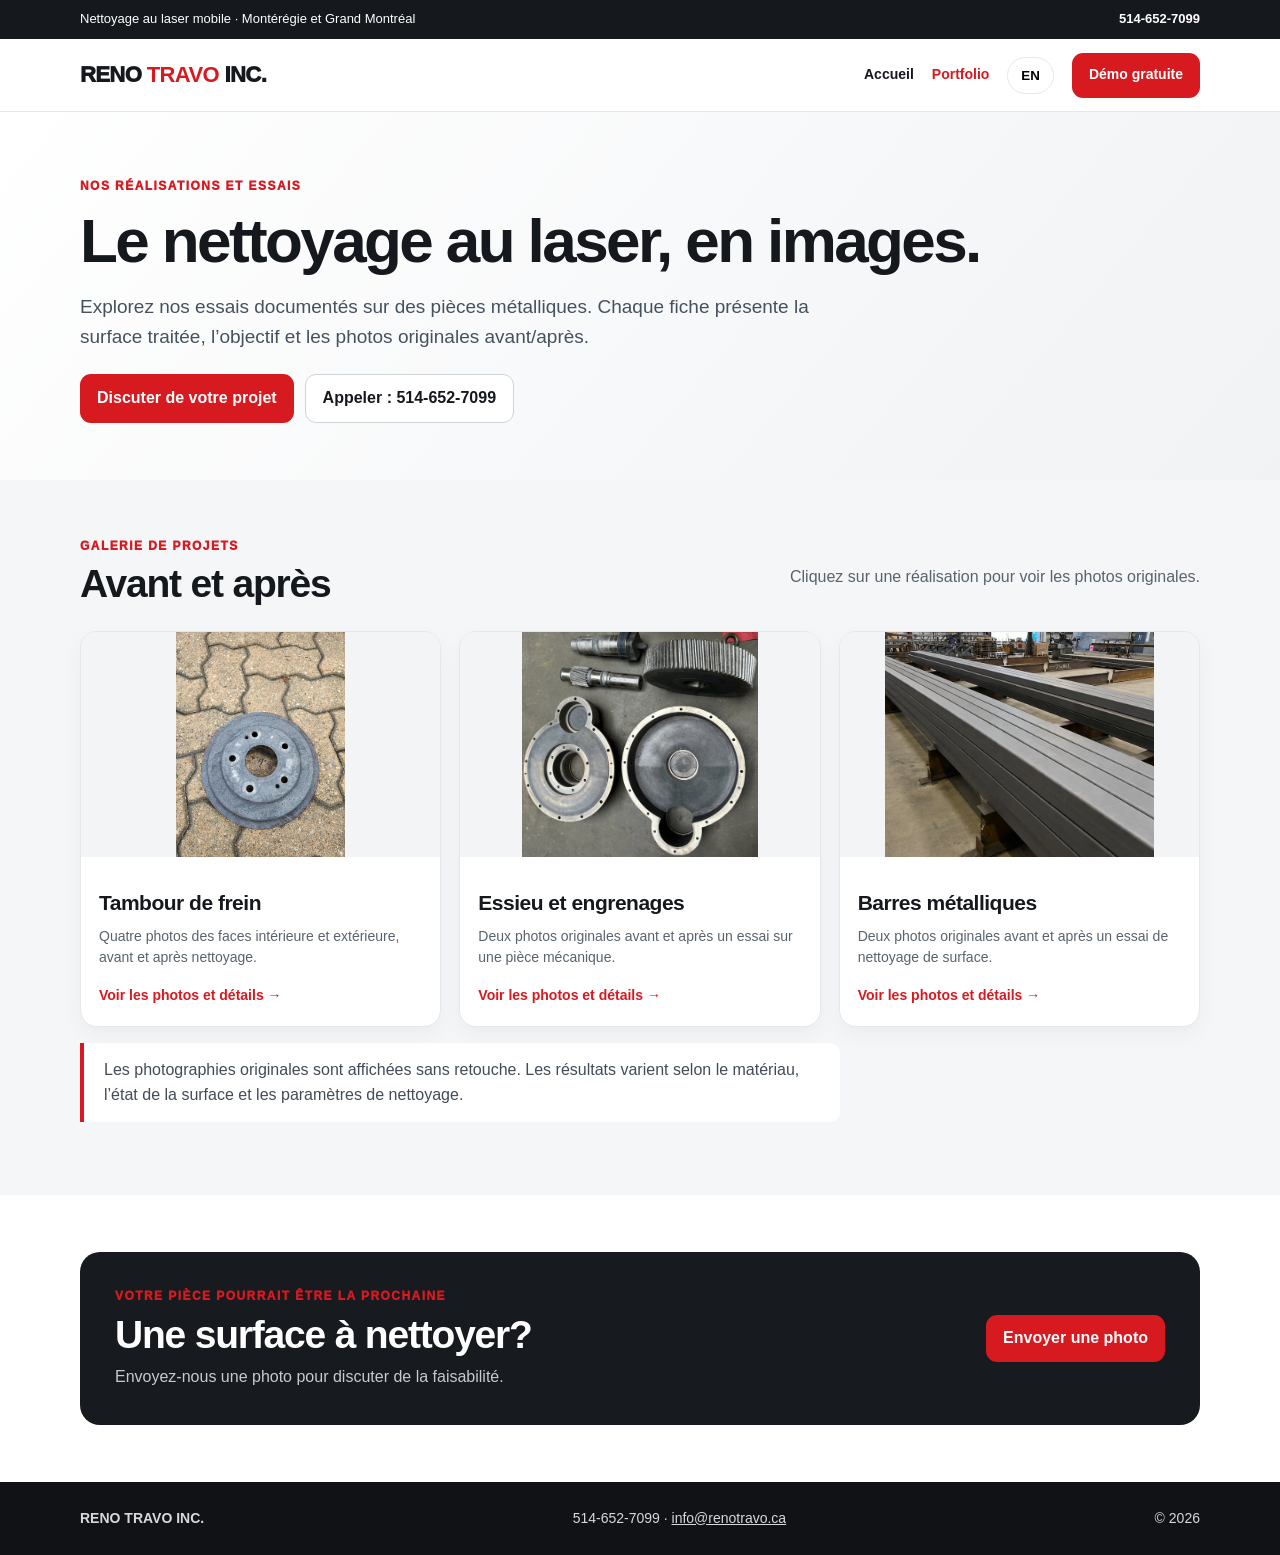
==== commit cd1df4bf: "Remove documented test badges from portfolio cards" ====
--- a/portfolio/index.html
+++ b/portfolio/index.html
@@ -3,8 +3,8 @@
 <body><div class="top"><div class="wrap"><span class="fr">Nettoyage au laser mobile · Montérégie et Grand Montréal</span><span class="en">Mobile laser cleaning · Montérégie and Greater Montréal</span><a href="tel:+15146527099">514-652-7099</a></div></div><header><nav class="wrap nav" aria-label="Navigation principale"><a class="brand" href="/">RENO <b>TRAVO</b> INC.</a><div class="navlinks"><a href="/" class="fr">Accueil</a><a href="/" class="en">Home</a><a href="/portfolio/" aria-current="page">Portfolio</a><button class="language" id="language" type="button" aria-label="Switch to English">EN</button><a class="btn red quote fr" href="/#demo">Démo gratuite</a><a class="btn red quote en" href="/#demo">Free demo</a></div></nav></header>
 <main><section class="intro"><div class="wrap"><div class="eyebrow fr">Nos réalisations et essais</div><div class="eyebrow en">Our work and tests</div><h1 class="fr">Le nettoyage au laser, en images.</h1><h1 class="en">Laser cleaning, shown in real photos.</h1><p class="lead fr">Explorez nos essais documentés sur des pièces métalliques. Chaque fiche présente la surface traitée, l’objectif et les photos originales avant/après.</p><p class="lead en">Explore our documented tests on metal parts. Each page presents the surface, objective and original before-and-after photographs.</p><div class="actions"><a class="btn red fr" href="/#demo">Discuter de votre projet</a><a class="btn red en" href="/#demo">Discuss your project</a><a class="btn outline fr" href="tel:+15146527099">Appeler : 514-652-7099</a><a class="btn outline en" href="tel:+15146527099">Call: 514-652-7099</a></div></div></section>
 <section class="section soft"><div class="wrap"><div class="section-heading"><div><div class="eyebrow fr">Galerie de projets</div><div class="eyebrow en">Project gallery</div><h2 class="fr">Avant et après</h2><h2 class="en">Before and after</h2></div><p class="muted fr">Cliquez sur une réalisation pour voir les photos originales.</p><p class="muted en">Select a project to see the original photographs.</p></div><div class="cards">
-<a class="project" href="tambour-de-frein.html"><img src="../assets/portfolio/1000154621.jpg" alt="Tambour de frein après essai de retrait de rouille au laser" loading="lazy"><div class="copy"><span class="tag fr">Essai documenté</span><span class="tag en">Documented test</span><h3 class="fr">Tambour de frein</h3><h3 class="en">Brake drum</h3><p class="fr">Quatre photos des faces intérieure et extérieure, avant et après nettoyage.</p><p class="en">Four photos of the inner and outer faces, before and after cleaning.</p><span class="more fr">Voir les photos et détails →</span><span class="more en">See photos and details →</span></div></a>
-<a class="project" href="arbre-engrenages.html"><img src="../assets/shaft%20gears%20after.png" alt="Essieu et engrenages après essai de nettoyage au laser" loading="lazy"><div class="copy"><span class="tag fr">Essai documenté</span><span class="tag en">Documented test</span><h3 class="fr">Essieu et engrenages</h3><h3 class="en">Shaft and gears</h3><p class="fr">Deux photos originales avant et après un essai sur une pièce mécanique.</p><p class="en">Two original before-and-after photos from a test on a mechanical part.</p><span class="more fr">Voir les photos et détails →</span><span class="more en">See photos and details →</span></div></a>
-<a class="project" href="barres-metalliques.html"><img src="../assets/metal%20bars%20after.png" alt="Barres métalliques après essai de nettoyage au laser" loading="lazy"><div class="copy"><span class="tag fr">Essai documenté</span><span class="tag en">Documented test</span><h3 class="fr">Barres métalliques</h3><h3 class="en">Metal bars</h3><p class="fr">Deux photos originales avant et après un essai de nettoyage de surface.</p><p class="en">Two original before-and-after photos from a surface-cleaning test.</p><span class="more fr">Voir les photos et détails →</span><span class="more en">See photos and details →</span></div></a>
+<a class="project" href="tambour-de-frein.html"><img src="../assets/portfolio/1000154621.jpg" alt="Tambour de frein après essai de retrait de rouille au laser" loading="lazy"><div class="copy"><h3 class="fr">Tambour de frein</h3><h3 class="en">Brake drum</h3><p class="fr">Quatre photos des faces intérieure et extérieure, avant et après nettoyage.</p><p class="en">Four photos of the inner and outer faces, before and after cleaning.</p><span class="more fr">Voir les photos et détails →</span><span class="more en">See photos and details →</span></div></a>
+<a class="project" href="arbre-engrenages.html"><img src="../assets/shaft%20gears%20after.png" alt="Essieu et engrenages après essai de nettoyage au laser" loading="lazy"><div class="copy"><h3 class="fr">Essieu et engrenages</h3><h3 class="en">Shaft and gears</h3><p class="fr">Deux photos originales avant et après un essai sur une pièce mécanique.</p><p class="en">Two original before-and-after photos from a test on a mechanical part.</p><span class="more fr">Voir les photos et détails →</span><span class="more en">See photos and details →</span></div></a>
+<a class="project" href="barres-metalliques.html"><img src="../assets/metal%20bars%20after.png" alt="Barres métalliques après essai de nettoyage au laser" loading="lazy"><div class="copy"><h3 class="fr">Barres métalliques</h3><h3 class="en">Metal bars</h3><p class="fr">Deux photos originales avant et après un essai de nettoyage de surface.</p><p class="en">Two original before-and-after photos from a surface-cleaning test.</p><span class="more fr">Voir les photos et détails →</span><span class="more en">See photos and details →</span></div></a>
 </div><p class="notice fr">Les photographies originales sont affichées sans retouche. Les résultats varient selon le matériau, l’état de la surface et les paramètres de nettoyage.</p><p class="notice en">The original photographs are displayed without retouching. Results vary depending on material, surface condition and cleaning settings.</p></div></section>
 <section class="section"><div class="wrap"><div class="cta"><div><div class="eyebrow fr">Votre pièce pourrait être la prochaine</div><div class="eyebrow en">Your part could be next</div><h2 class="fr">Une surface à nettoyer?</h2><h2 class="en">Have a surface to clean?</h2><p class="fr">Envoyez-nous une photo pour discuter de la faisabilité.</p><p class="en">Send us a photo to discuss feasibility.</p></div><a class="btn red fr" href="mailto:info@renotravo.ca?subject=Demande%20de%20nettoyage%20au%20laser">Envoyer une photo</a><a class="btn red en" href="mailto:info@renotravo.ca?subject=Laser%20cleaning%20inquiry">Send a photo</a></div></div></section></main><footer><div class="wrap"><div><strong>RENO TRAVO INC.</strong></div><div>514-652-7099 · <a href="mailto:info@renotravo.ca">info@renotravo.ca</a></div><div>© <span id="year">2026</span></div></div></footer><script src="../assets/portfolio.js" defer></script></body></html>
